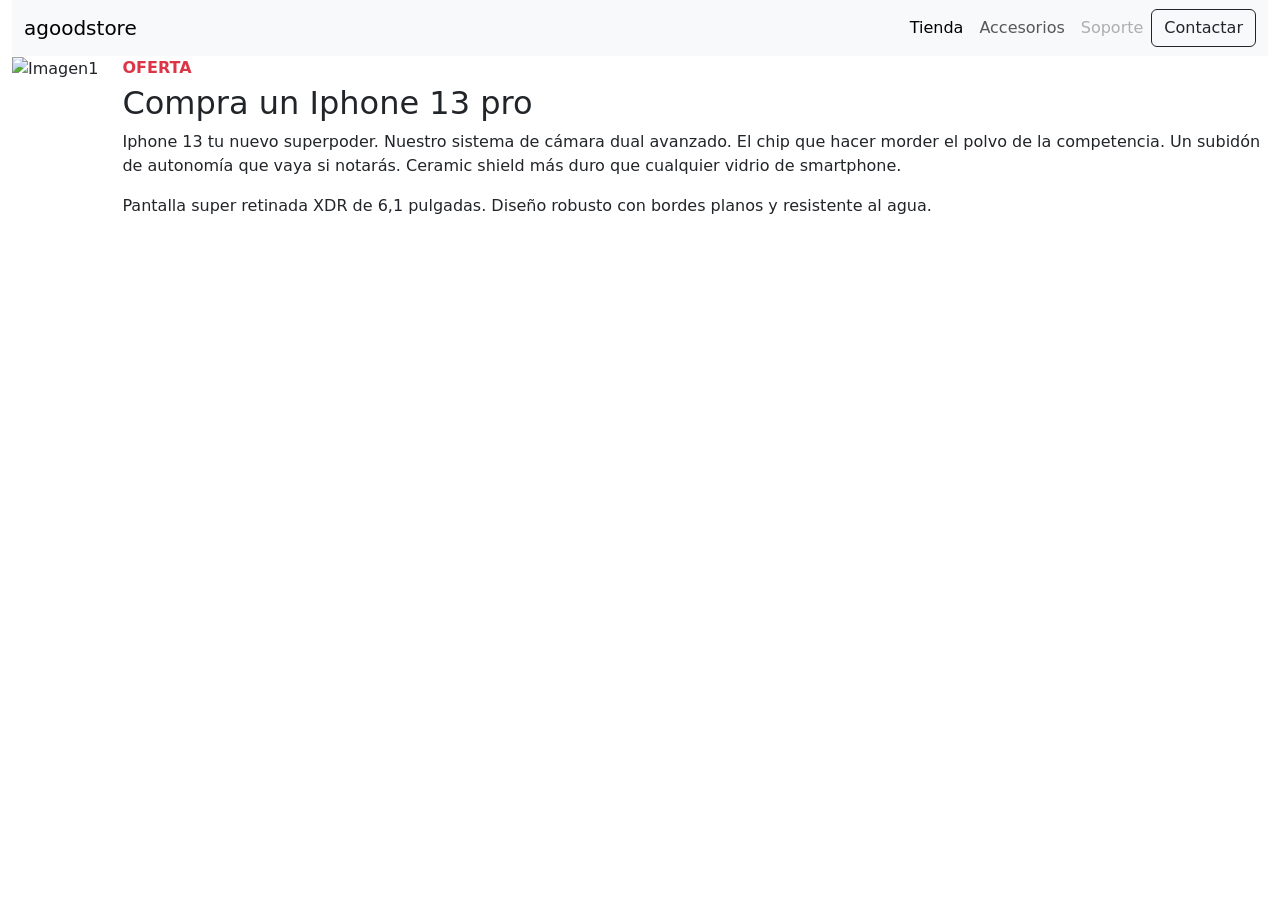
==== UD1/act1.maquetado bootstrap/index.html @ 01887dea "Inicio actividad1_ud1_maquetado_bootstrap" ====
<!doctype html>
<html lang="en">
  <head>
    <meta charset="utf-8">
    <meta name="viewport" content="width=device-width, initial-scale=1">
    <title>Bootstrap DAW2</title>
    <link href="https://cdn.jsdelivr.net/npm/bootstrap@5.3.8/dist/css/bootstrap.min.css" rel="stylesheet" integrity="sha384-sRIl4kxILFvY47J16cr9ZwB07vP4J8+LH7qKQnuqkuIAvNWLzeN8tE5YBujZqJLB" crossorigin="anonymous">
  </head>
  <body>
    <script src="https://cdn.jsdelivr.net/npm/bootstrap@5.3.8/dist/js/bootstrap.bundle.min.js" integrity="sha384-FKyoEForCGlyvwx9Hj09JcYn3nv7wiPVlz7YYwJrWVcXK/BmnVDxM+D2scQbITxI" crossorigin="anonymous"></script>
    <div class="container-fluid">
      <nav class="navbar navbar-expand-lg bg-body-tertiary">
        <div class="container-fluid">
          <button class="navbar-toggler" type="button" data-bs-toggle="collapse" data-bs-target="#navbarTogglerDemo01" aria-controls="navbarTogglerDemo01" aria-expanded="false" aria-label="Toggle navigation">
            <span class="navbar-toggler-icon"></span>
          </button>
          <div class="collapse navbar-collapse" id="navbarTogglerDemo01">
            <a class="navbar-brand" href="#">agoodstore</a>
            <ul class="navbar-nav ms-auto mb-2 mb-lg-0">
              <li class="nav-item">
                <a class="nav-link active" aria-current="page" href="#">Tienda</a>
              </li>
              <li class="nav-item">
                <a class="nav-link" href="#">Accesorios</a>
              </li>
              <li class="nav-item">
                <a class="nav-link disabled" aria-disabled="true">Soporte</a>
              </li>
            </ul>
            <form class="d-flex" role="search">
              <button class="btn btn-outline-dark" type="submit">Contactar</button>
            </form>
          </div>
        </div>
      </nav>
      <div class="row">
        <div class="col-auto">
          <img class="img-fluid" src="https://dummyimage.com/500x500/cccccc/ffffff.png" alt="Imagen1">
        </div>
        <div class="col">
          <p class="fw-bold text-danger mb-1">OFERTA</p>
          <h2>Compra un Iphone 13 pro</h2>
          <p>Iphone 13 tu nuevo superpoder. Nuestro sistema de cámara dual avanzado. El chip que hacer morder el polvo de la competencia. Un subidón de autonomía que vaya si notarás. Ceramic shield más duro que cualquier vidrio de smartphone.</p>
          <p>Pantalla super retinada XDR de 6,1 pulgadas. Diseño robusto con bordes planos y resistente al agua.</p>
          </div>  
      </div><!--CIERRE ROW-->
    </div> <!--CIERRE CONTAINER FLUID-->
  </body>
</html>
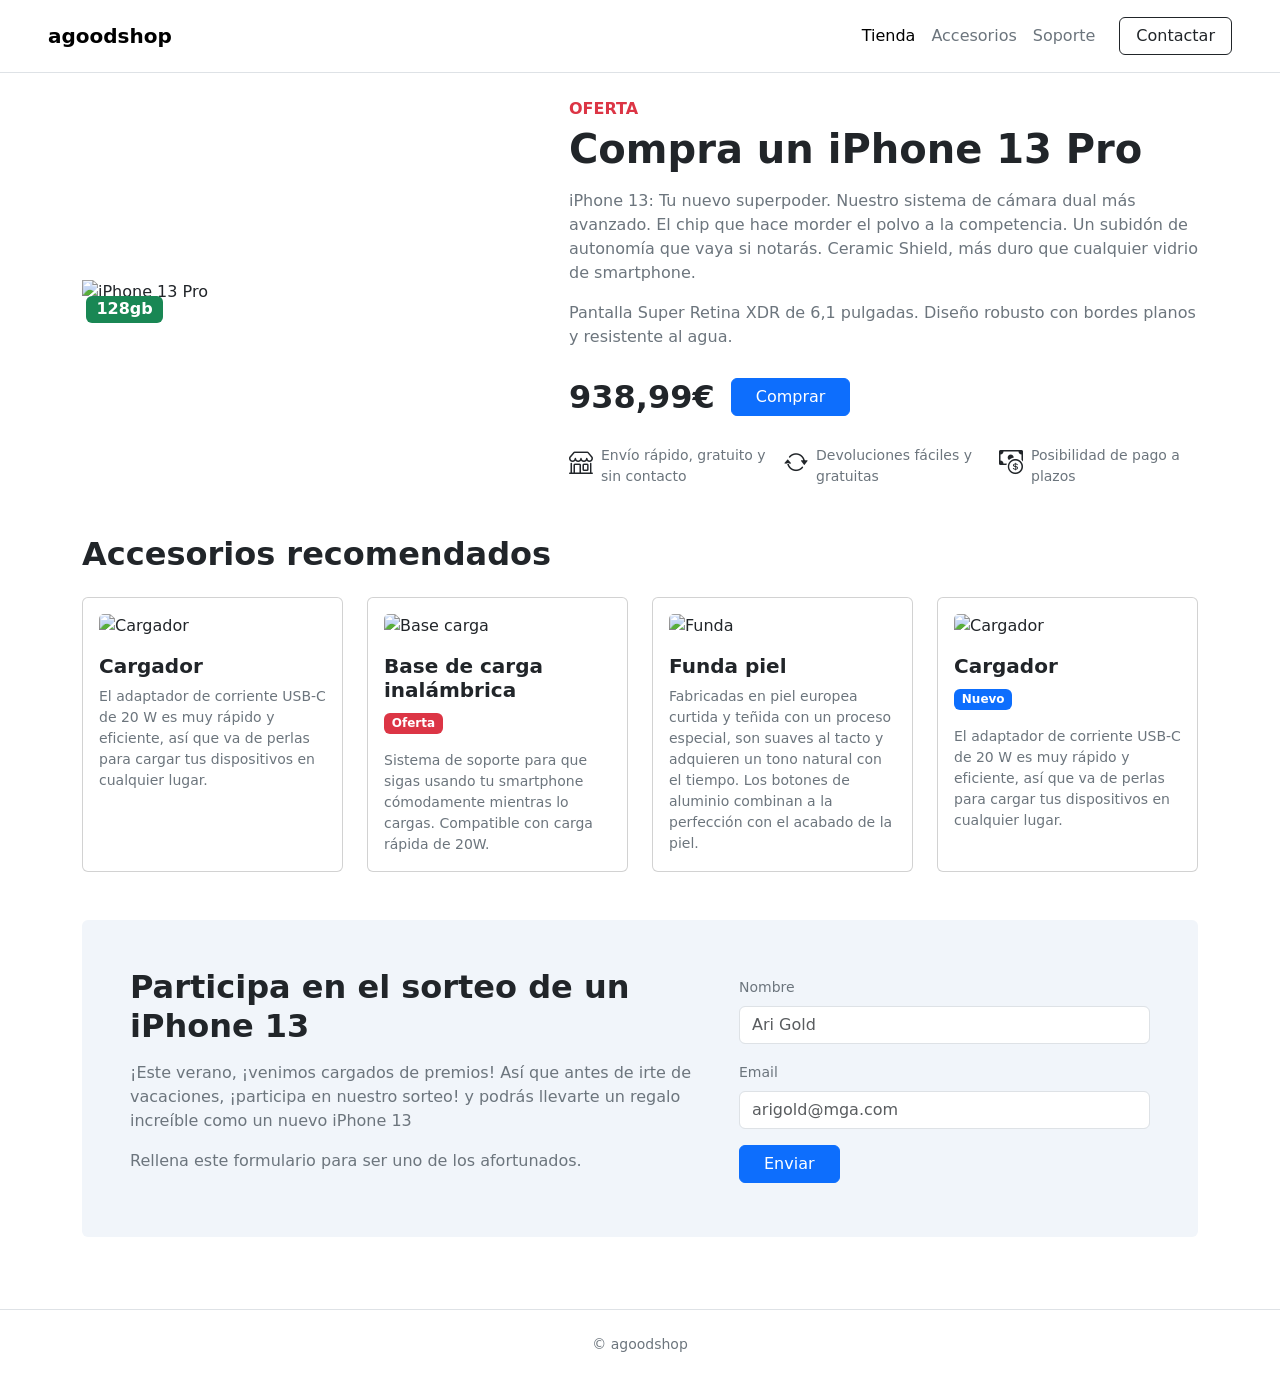
==== commit 1b4d159a: "ud1_act1_maquetado bootstrap finalizado" ====
--- a/UD1/act1.maquetado bootstrap/index.html
+++ b/UD1/act1.maquetado bootstrap/index.html
@@ -1,49 +1,169 @@
 <!doctype html>
-<html lang="en">
+<html lang="es">
   <head>
     <meta charset="utf-8">
     <meta name="viewport" content="width=device-width, initial-scale=1">
-    <title>Bootstrap DAW2</title>
-    <link href="https://cdn.jsdelivr.net/npm/bootstrap@5.3.8/dist/css/bootstrap.min.css" rel="stylesheet" integrity="sha384-sRIl4kxILFvY47J16cr9ZwB07vP4J8+LH7qKQnuqkuIAvNWLzeN8tE5YBujZqJLB" crossorigin="anonymous">
+    <title>agoodshop</title>
+    <!-- Bootstrap CSS y libreria de iconos -->
+    <link href="https://cdn.jsdelivr.net/npm/bootstrap@5.3.3/dist/css/bootstrap.min.css" rel="stylesheet">
+    <link rel="stylesheet" href="https://cdn.jsdelivr.net/npm/bootstrap-icons@1.11.3/font/bootstrap-icons.min.css">
   </head>
   <body>
-    <script src="https://cdn.jsdelivr.net/npm/bootstrap@5.3.8/dist/js/bootstrap.bundle.min.js" integrity="sha384-FKyoEForCGlyvwx9Hj09JcYn3nv7wiPVlz7YYwJrWVcXK/BmnVDxM+D2scQbITxI" crossorigin="anonymous"></script>
-    <div class="container-fluid">
-      <nav class="navbar navbar-expand-lg bg-body-tertiary">
-        <div class="container-fluid">
-          <button class="navbar-toggler" type="button" data-bs-toggle="collapse" data-bs-target="#navbarTogglerDemo01" aria-controls="navbarTogglerDemo01" aria-expanded="false" aria-label="Toggle navigation">
-            <span class="navbar-toggler-icon"></span>
-          </button>
-          <div class="collapse navbar-collapse" id="navbarTogglerDemo01">
-            <a class="navbar-brand" href="#">agoodstore</a>
-            <ul class="navbar-nav ms-auto mb-2 mb-lg-0">
-              <li class="nav-item">
-                <a class="nav-link active" aria-current="page" href="#">Tienda</a>
-              </li>
-              <li class="nav-item">
-                <a class="nav-link" href="#">Accesorios</a>
-              </li>
-              <li class="nav-item">
-                <a class="nav-link disabled" aria-disabled="true">Soporte</a>
-              </li>
-            </ul>
-            <form class="d-flex" role="search">
-              <button class="btn btn-outline-dark" type="submit">Contactar</button>
+
+    <!-- Barra de navegacion -->
+    <nav class="navbar navbar-expand-lg bg-white border-bottom py-3">
+      <div class="container-fluid px-4 px-md-5">
+        <a class="navbar-brand fw-bold" href="#">agoodshop</a>
+        <button class="navbar-toggler" type="button" data-bs-toggle="collapse" data-bs-target="#menu">
+          <span class="navbar-toggler-icon"></span>
+        </button>
+        <div class="collapse navbar-collapse" id="menu">
+          <ul class="navbar-nav ms-auto mb-2 mb-lg-0 me-3">
+            <li class="nav-item">
+              <a class="nav-link active" href="#">Tienda</a>
+            </li>
+            <li class="nav-item">
+              <a class="nav-link text-secondary" href="#">Accesorios</a>
+            </li>
+            <li class="nav-item">
+              <a class="nav-link text-secondary" href="#">Soporte</a>
+            </li>
+          </ul>
+          <button class="btn btn-outline-dark px-3" type="button">Contactar</button>
+        </div>
+      </div>
+    </nav>
+
+    <!-- Contenedor de la pagina -->
+    <div class="container py-4">
+
+      <!-- Fila del producto principal -->
+      <div class="row align-items-center mb-5">
+        
+        <!-- Foto con la etiqueta de 128gb encima -->
+        <div class="col-md-5 position-relative mb-4 mb-md-0">
+          <span class="badge bg-success position-absolute top-0 start-0 m-3 fs-6">128gb</span>
+          <img src="https://dummyimage.com/500x500/cccccc/ffffff.png" class="img-fluid w-100" alt="iPhone 13 Pro">
+        </div>
+
+        <!-- Texto del producto -->
+        <div class="col-md-7 ps-md-4">
+          <p class="text-danger fw-bold mb-1">OFERTA</p>
+          <h1 class="fw-bold mb-3">Compra un iPhone 13 Pro</h1>
+          <p class="text-secondary">iPhone 13: Tu nuevo superpoder. Nuestro sistema de cámara dual más avanzado. El chip que hace morder el polvo a la competencia. Un subidón de autonomía que vaya si notarás. Ceramic Shield, más duro que cualquier vidrio de smartphone.</p>
+          <p class="text-secondary mb-4">Pantalla Super Retina XDR de 6,1 pulgadas. Diseño robusto con bordes planos y resistente al agua.</p>
+          
+          <!-- Precio y boton de comprar -->
+          <div class="d-flex align-items-center gap-3 mb-4">
+            <span class="fs-2 fw-bold">938,99€</span>
+            <button class="btn btn-primary px-4">Comprar</button>
+          </div>
+
+          <!-- Iconos de ventajas -->
+          <div class="row g-3 text-secondary small">
+            <div class="col-sm-4 d-flex align-items-start gap-2">
+              <i class="bi bi-shop fs-4 text-dark"></i>
+              <span>Envío rápido, gratuito y sin contacto</span>
+            </div>
+            <div class="col-sm-4 d-flex align-items-start gap-2">
+              <i class="bi bi-arrow-repeat fs-4 text-dark"></i>
+              <span>Devoluciones fáciles y gratuitas</span>
+            </div>
+            <div class="col-sm-4 d-flex align-items-start gap-2">
+              <i class="bi bi-cash-coin fs-4 text-dark"></i>
+              <span>Posibilidad de pago a plazos</span>
+            </div>
+          </div>
+        </div>
+
+      </div>
+
+      <!-- Seccion de accesorios -->
+      <div class="mb-5">
+        <h2 class="fw-bold mb-4">Accesorios recomendados</h2>
+        <div class="row g-4">
+          
+          <!-- Tarjeta 1 -->
+          <div class="col-12 col-sm-6 col-lg-3">
+            <div class="card h-100 p-3">
+              <img src="https://dummyimage.com/300x200/cccccc/ffffff.png" class="card-img-top mb-3" alt="Cargador">
+              <div class="card-body p-0">
+                <h5 class="card-title fw-bold">Cargador</h5>
+                <p class="card-text text-secondary small">El adaptador de corriente USB-C de 20 W es muy rápido y eficiente, así que va de perlas para cargar tus dispositivos en cualquier lugar.</p>
+              </div>
+            </div>
+          </div>
+
+          <!-- Tarjeta 2 -->
+          <div class="col-12 col-sm-6 col-lg-3">
+            <div class="card h-100 p-3">
+              <img src="https://dummyimage.com/300x200/cccccc/ffffff.png" class="card-img-top mb-3" alt="Base carga">
+              <div class="card-body p-0">
+                <h5 class="card-title fw-bold">Base de carga inalámbrica</h5>
+                <p><span class="badge bg-danger">Oferta</span></p>
+                <p class="card-text text-secondary small">Sistema de soporte para que sigas usando tu smartphone cómodamente mientras lo cargas. Compatible con carga rápida de 20W.</p>
+              </div>
+            </div>
+          </div>
+
+          <!-- Tarjeta 3 -->
+          <div class="col-12 col-sm-6 col-lg-3">
+            <div class="card h-100 p-3">
+              <img src="https://dummyimage.com/300x200/cccccc/ffffff.png" class="card-img-top mb-3" alt="Funda">
+              <div class="card-body p-0">
+                <h5 class="card-title fw-bold">Funda piel</h5>
+                <p class="card-text text-secondary small">Fabricadas en piel europea curtida y teñida con un proceso especial, son suaves al tacto y adquieren un tono natural con el tiempo. Los botones de aluminio combinan a la perfección con el acabado de la piel.</p>
+              </div>
+            </div>
+          </div>
+
+          <!-- Tarjeta 4 -->
+          <div class="col-12 col-sm-6 col-lg-3">
+            <div class="card h-100 p-3">
+              <img src="https://dummyimage.com/300x200/cccccc/ffffff.png" class="card-img-top mb-3" alt="Cargador">
+              <div class="card-body p-0">
+                <h5 class="card-title fw-bold">Cargador</h5>
+                <p><span class="badge bg-primary">Nuevo</span></p>
+                <p class="card-text text-secondary small">El adaptador de corriente USB-C de 20 W es muy rápido y eficiente, así que va de perlas para cargar tus dispositivos en cualquier lugar.</p>
+              </div>
+            </div>
+          </div>
+
+        </div>
+      </div>
+
+      <!-- Sorteo -->
+      <div class="card border-0 p-4 p-md-5 mb-5" style="background-color: #f1f5fa;">
+        <div class="row align-items-center">
+          <div class="col-md-7">
+            <h2 class="fw-bold mb-3">Participa en el sorteo de un iPhone 13</h2>
+            <p class="text-secondary">¡Este verano, ¡venimos cargados de premios! Así que antes de irte de vacaciones, ¡participa en nuestro sorteo! y podrás llevarte un regalo increíble como un nuevo iPhone 13</p>
+            <p class="text-secondary">Rellena este formulario para ser uno de los afortunados.</p>
+          </div>
+          <div class="col-md-5">
+            <form>
+              <div class="mb-3">
+                <label class="form-label text-secondary small">Nombre</label>
+                <input type="text" class="form-control" placeholder="Ari Gold">
+              </div>
+              <div class="mb-3">
+                <label class="form-label text-secondary small">Email</label>
+                <input type="email" class="form-control" placeholder="arigold@mga.com">
+              </div>
+              <button type="submit" class="btn btn-primary px-4">Enviar</button>
             </form>
           </div>
         </div>
-      </nav>
-      <div class="row">
-        <div class="col-auto">
-          <img class="img-fluid" src="https://dummyimage.com/500x500/cccccc/ffffff.png" alt="Imagen1">
-        </div>
-        <div class="col">
-          <p class="fw-bold text-danger mb-1">OFERTA</p>
-          <h2>Compra un Iphone 13 pro</h2>
-          <p>Iphone 13 tu nuevo superpoder. Nuestro sistema de cámara dual avanzado. El chip que hacer morder el polvo de la competencia. Un subidón de autonomía que vaya si notarás. Ceramic shield más duro que cualquier vidrio de smartphone.</p>
-          <p>Pantalla super retinada XDR de 6,1 pulgadas. Diseño robusto con bordes planos y resistente al agua.</p>
-          </div>  
-      </div><!--CIERRE ROW-->
-    </div> <!--CIERRE CONTAINER FLUID-->
+      </div>
+
+    </div>
+
+    <!-- Pie de pagina -->
+    <footer class="border-top py-4 text-center text-secondary small">
+      &copy; agoodshop
+    </footer>
+
+    <!-- Bootstrap JS -->
+    <script src="https://cdn.jsdelivr.net/npm/bootstrap@5.3.3/dist/js/bootstrap.bundle.min.js"></script>
   </body>
 </html>
